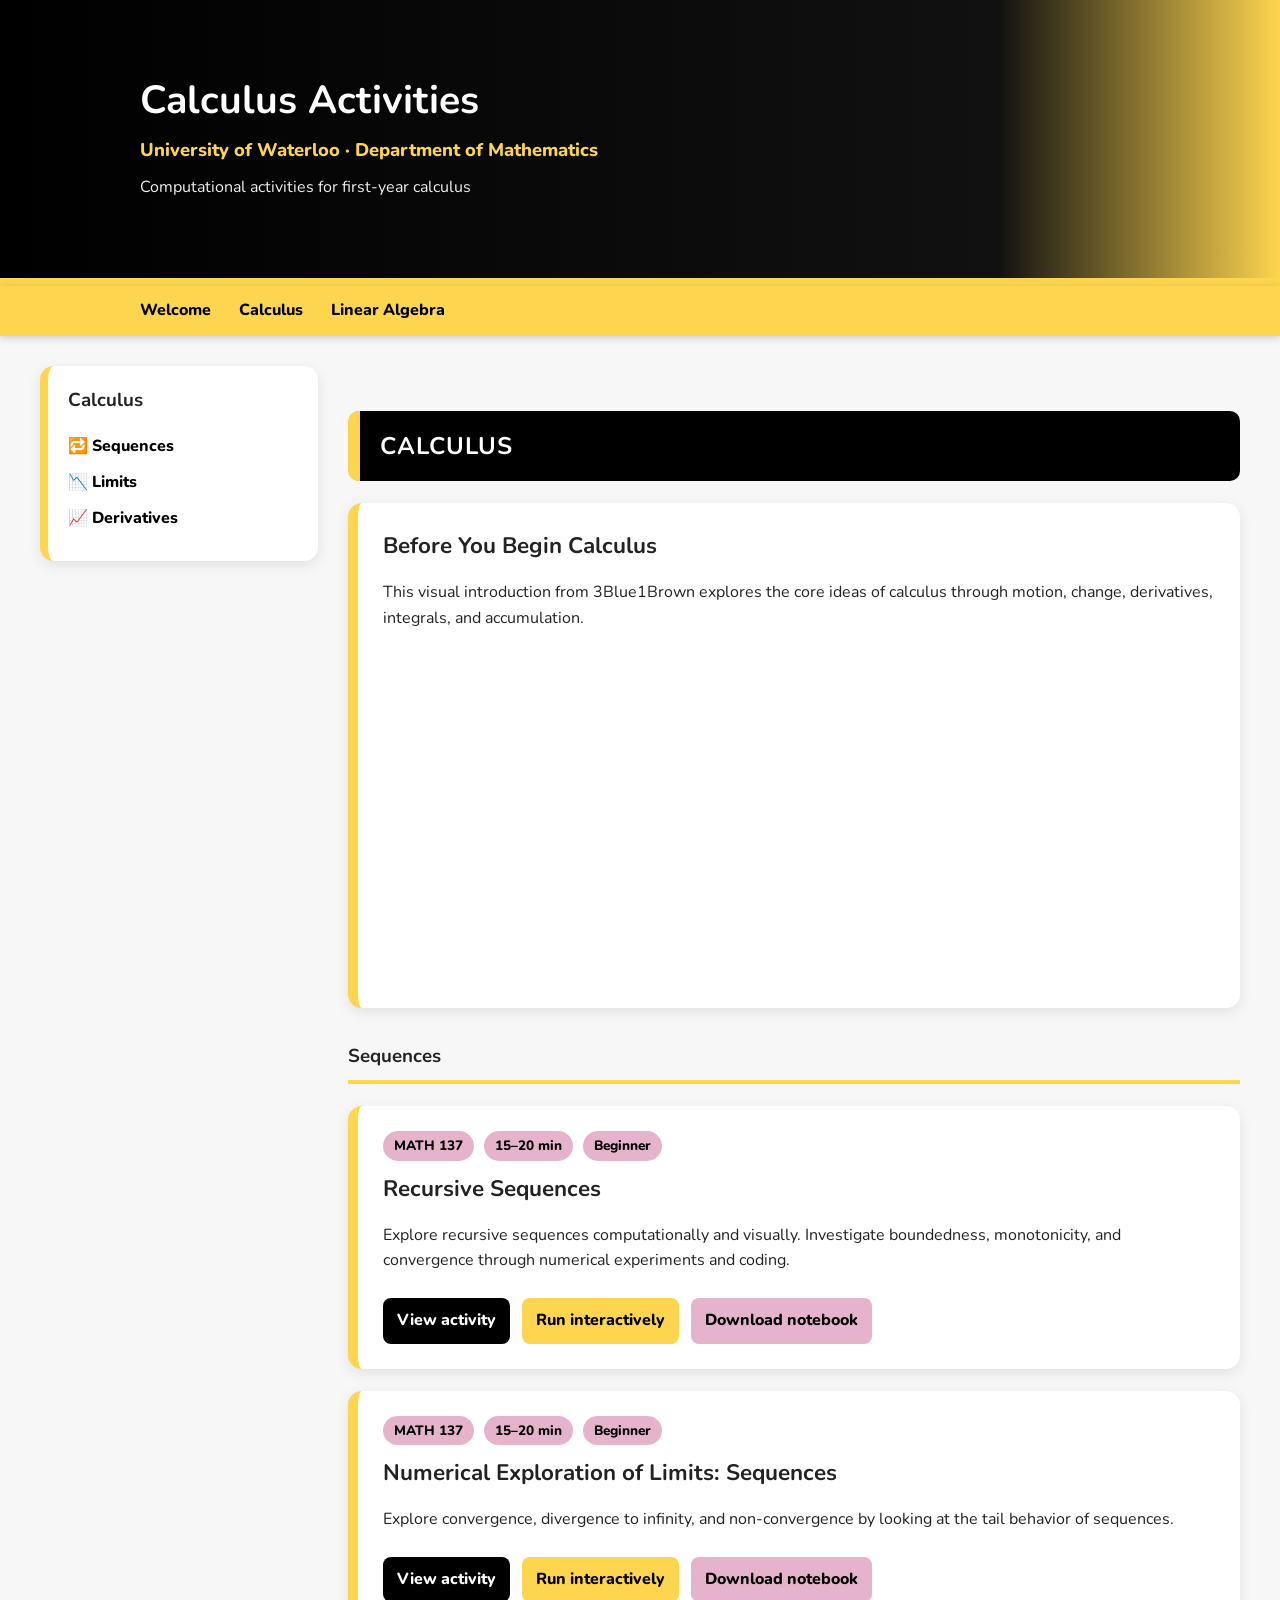
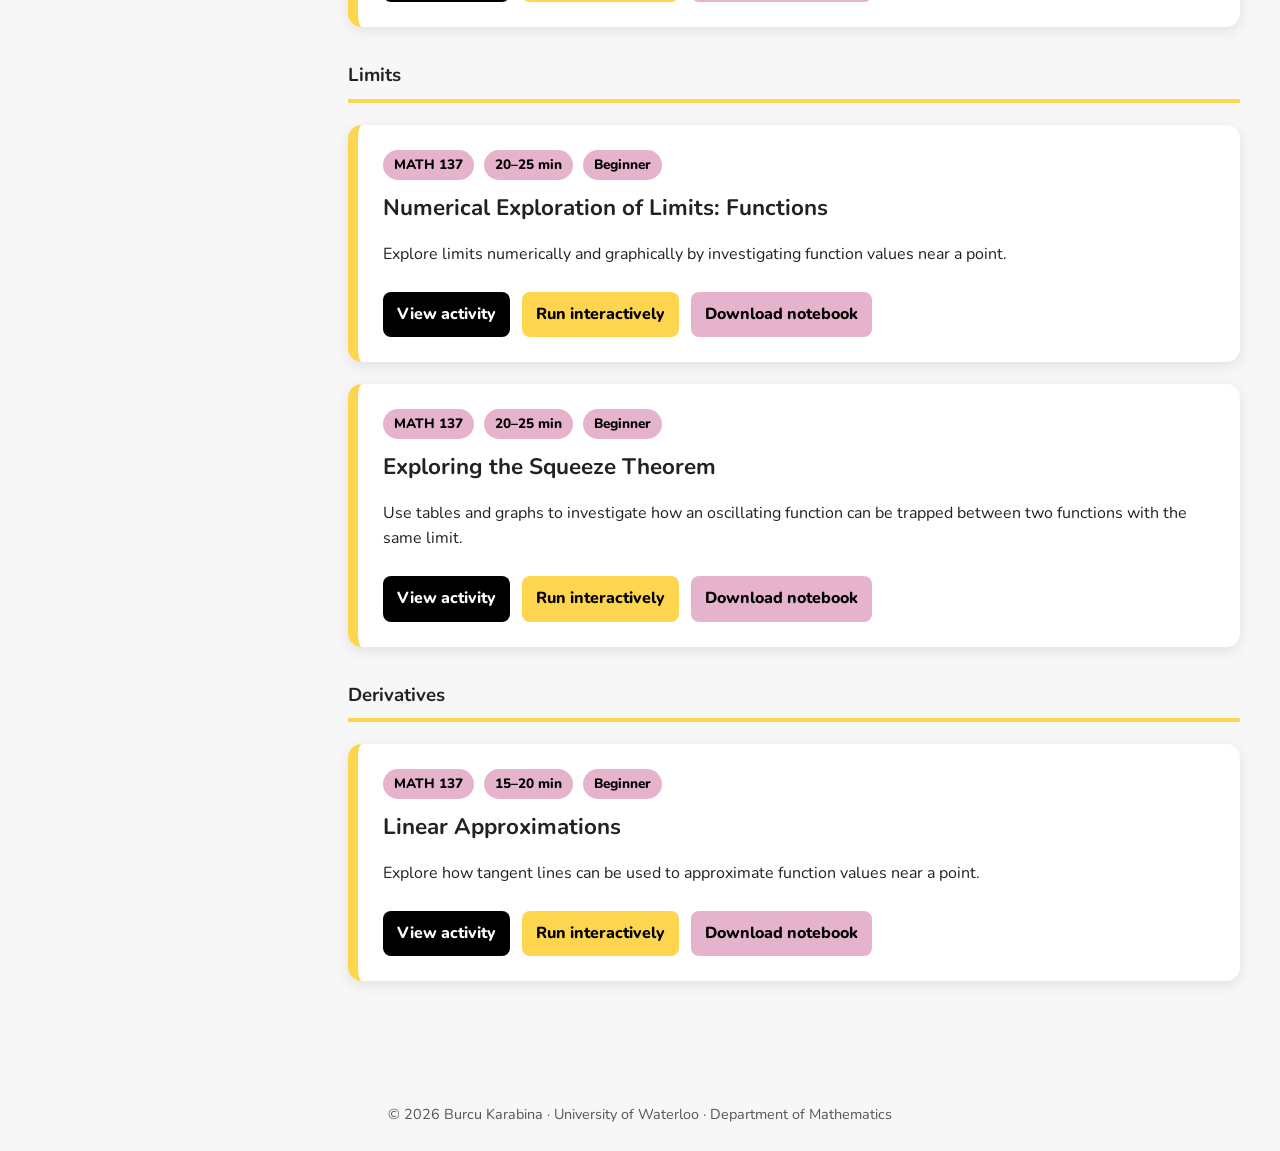
==== calculus.html @ 01f8da21 "Update calculus.html" ====
<!DOCTYPE html>
<html lang="en">
<head>
    <meta charset="UTF-8">
    <title>Calculus Activities</title>
    <link href="https://fonts.googleapis.com/css2?family=Nunito:wght@400;600;700;800&display=swap" rel="stylesheet">
    <link rel="stylesheet" href="styles.css">
</head>

<body>

<header>
    <div class="container">
        <h1>Calculus Activities</h1>
        <div class="subtitle">University of Waterloo · Department of Mathematics</div>
        <div class="header-note">
            Computational activities for first-year calculus
        </div>
    </div>
</header>

<nav>
    <div class="container">
        <a href="index.html">Welcome</a>
        <a href="calculus.html">Calculus</a>
        <a href="linear-algebra.html">Linear Algebra</a>
    </div>
</nav>

<div class="page-layout">

    <aside class="sidebar">
        <h3>Calculus</h3>
        <a href="#sequences">🔁 Sequences</a>
        <a href="#limits">📉 Limits</a>
        <a href="#derivatives">📈 Derivatives</a>
    </aside>

    <main class="content">

        <section class="major-section">
            <h2 class="major-section-title">Calculus</h2>

            <div class="activity-card">
                <h4>Before You Begin Calculus</h4>
                <p>
                    This visual introduction from 3Blue1Brown explores the core ideas of calculus
                    through motion, change, derivatives, integrals, and accumulation.
                </p>

                <div class="video-container">
                    <iframe
                        src="https://www.youtube.com/embed/WUvTyaaNkzM"
                        title="Essence of Calculus"
                        frameborder="0"
                        allowfullscreen>
                    </iframe>
                </div>
            </div>

            <h3 class="topic-title" id="sequences">Sequences</h3>

            <div class="activity-card">
                <span class="tag">MATH 137</span>
                <span class="tag">15–20 min</span>
                <span class="tag">Beginner</span>

                <h4>Recursive Sequences</h4>
                <p>
                    Explore recursive sequences computationally and visually. Investigate boundedness,
                    monotonicity, and convergence through numerical experiments and coding.
                </p>

                <a class="button view" href="recursivesequences.html" target="_blank" rel="noopener noreferrer">View activity</a>
                <a class="button run" href="https://mybinder.org/v2/gh/burcukarabina/computationalcalculus/HEAD?urlpath=tree/recursivesequences.ipynb" target="_blank" rel="noopener noreferrer">Run interactively</a>
                <a class="button download" href="recursivesequences.ipynb" download>Download notebook</a>
            </div>

            <div class="activity-card">
                <span class="tag">MATH 137</span>
                <span class="tag">15–20 min</span>
                <span class="tag">Beginner</span>

                <h4>Numerical Exploration of Limits: Sequences</h4>
                <p>
                    Explore convergence, divergence to infinity, and non-convergence by looking
                    at the tail behavior of sequences.
                </p>

                <a class="button view" href="NumericalExplorationOfLimitsSequences.html" target="_blank" rel="noopener noreferrer">View activity</a>
                <a class="button run" href="https://mybinder.org/v2/gh/burcukarabina/computationalcalculus/HEAD?urlpath=tree/NumericalExplorationOfLimitsSequences.ipynb" target="_blank" rel="noopener noreferrer">Run interactively</a>
                <a class="button download" href="NumericalExplorationOfLimitsSequences.ipynb" download>Download notebook</a>
            </div>

            <h3 class="topic-title" id="limits">Limits</h3>

            <div class="activity-card">
                <span class="tag">MATH 137</span>
                <span class="tag">20–25 min</span>
                <span class="tag">Beginner</span>

                <h4>Numerical Exploration of Limits: Functions</h4>
                <p>
                    Explore limits numerically and graphically by investigating function values
                    near a point.
                </p>

                <a class="button view" href="NumericalExplorationOfLimitsFunctions.html" target="_blank" rel="noopener noreferrer">View activity</a>
                <a class="button run" href="https://mybinder.org/v2/gh/burcukarabina/computationalcalculus/HEAD?urlpath=tree/NumericalExplorationOfLimitsFunctions.ipynb" target="_blank" rel="noopener noreferrer">Run interactively</a>
                <a class="button download" href="NumericalExplorationOfLimitsFunctions.ipynb" download>Download notebook</a>
            </div>

            <div class="activity-card">
                <span class="tag">MATH 137</span>
                <span class="tag">20–25 min</span>
                <span class="tag">Beginner</span>

                <h4>Exploring the Squeeze Theorem</h4>
                <p>
                    Use tables and graphs to investigate how an oscillating function can be trapped
                    between two functions with the same limit.
                </p>

                <a class="button view" href="ExploringTheSqueezeTheorem.html" target="_blank" rel="noopener noreferrer">View activity</a>
                <a class="button run" href="https://mybinder.org/v2/gh/burcukarabina/computationalcalculus/HEAD?urlpath=tree/ExploringTheSqueezeTheorem.ipynb" target="_blank" rel="noopener noreferrer">Run interactively</a>
                <a class="button download" href="ExploringTheSqueezeTheorem.ipynb" download>Download notebook</a>
            </div>

            <h3 class="topic-title" id="derivatives">Derivatives</h3>

            <div class="activity-card">
                <span class="tag">MATH 137</span>
                <span class="tag">15–20 min</span>
                <span class="tag">Beginner</span>

                <h4>Linear Approximations</h4>
                <p>
                    Explore how tangent lines can be used to approximate function values near a point.
                </p>

                <a class="button view" href="LinearApproximations.html" target="_blank" rel="noopener noreferrer">View activity</a>
                <a class="button run" href="https://mybinder.org/v2/gh/burcukarabina/computationalcalculus/HEAD?urlpath=tree/LinearApproximations.ipynb" target="_blank" rel="noopener noreferrer">Run interactively</a>
                <a class="button download" href="LinearApproximations.ipynb" download>Download notebook</a>
            </div>

        </section>

    </main>

</div>

<footer>
    © 2026 Burcu Karabina · University of Waterloo · Department of Mathematics
</footer>

</body>
</html>
---- styles.css ----
:root {
    --uw-black: #000000;
    --uw-gold: #FDD54F;
    --uw-gold-dark: #E0B000;
    --uw-math-pink: #E6B3CC;
    --uw-math-pink-dark: #7A003C;
    --uw-light-gray: #F7F7F7;
    --uw-medium-gray: #555555;
    --uw-white: #FFFFFF;
}

body {
    margin: 0;
    font-family: 'Nunito', sans-serif;
    background: var(--uw-light-gray);
    color: #222;
    line-height: 1.6;
}

header {
    background: linear-gradient(90deg, var(--uw-black) 0%, #111111 78%, var(--uw-gold) 100%);
    color: var(--uw-white);
    padding: 48px 20px;
    border-bottom: 8px solid var(--uw-gold);
}

.container {
    max-width: 1000px;
    margin: auto;
    padding: 30px 20px;
}

h1 {
    margin: 0;
    font-size: 2.45rem;
    line-height: 1.15;
}

.subtitle {
    color: var(--uw-gold);
    font-size: 1.15rem;
    font-weight: 800;
    margin-top: 12px;
}

.header-note {
    margin-top: 10px;
    color: #eeeeee;
    font-size: 1rem;
}

nav {
    background: var(--uw-gold);
    font-weight: 800;
    box-shadow: 0 2px 8px rgba(0,0,0,0.18);
}

nav .container {
    padding: 12px 20px;
}

nav a {
    color: var(--uw-black);
    margin-right: 24px;
    text-decoration: none;
}

nav a:hover {
    text-decoration: underline;
}

.intro,
.activity-card,
.coming-soon {
    background: var(--uw-white);
    padding: 25px;
    border-radius: 14px;
    box-shadow: 0 4px 14px rgba(0,0,0,0.09);
}

.intro {
    margin-bottom: 35px;
    border-left: 10px solid var(--uw-gold);
}

.major-section {
    margin-top: 45px;
}

.major-section-title {
    background: var(--uw-black);
    color: var(--uw-white);
    padding: 16px 20px;
    border-left: 12px solid var(--uw-gold);
    border-radius: 10px;
    letter-spacing: 1px;
    text-transform: uppercase;
}

.topic-title {
    margin-top: 34px;
    border-bottom: 4px solid var(--uw-gold);
    padding-bottom: 8px;
}

.activity-card {
    border-left: 10px solid var(--uw-gold);
    margin: 22px 0;
    transition: transform 0.2s ease, box-shadow 0.2s ease;
}

.activity-card:hover {
    transform: translateY(-2px);
    box-shadow: 0 6px 18px rgba(0,0,0,0.13);
}

.activity-card h4 {
    margin-top: 0;
    margin-bottom: 8px;
    font-size: 1.4rem;
}

.tag {
    display: inline-block;
    background: var(--uw-math-pink);
    color: var(--uw-black);
    padding: 4px 11px;
    border-radius: 999px;
    font-size: 0.85rem;
    font-weight: 800;
    margin: 0 6px 10px 0;
}

.button {
    display: inline-block;
    margin: 8px 8px 0 0;
    padding: 10px 14px;
    border-radius: 8px;
    text-decoration: none;
    font-weight: 800;
    transition: opacity 0.2s ease, transform 0.2s ease;
}

.button:hover {
    opacity: 0.88;
    transform: translateY(-1px);
}

.view {
    background: var(--uw-black);
    color: var(--uw-white);
}

.run {
    background: var(--uw-gold);
    color: var(--uw-black);
}

.download {
    background: var(--uw-math-pink);
    color: var(--uw-black);
}

.video {
    background: var(--uw-math-pink-dark);
    color: var(--uw-white);
}

.coming-soon {
    border-left: 10px solid var(--uw-math-pink);
    margin: 22px 0;
}

.video-container {
    margin-top: 15px;
}

.video-container iframe {
    width: 70%;
    max-width: 700px;
    aspect-ratio: 16 / 9;
    border-radius: 10px;
    border: none;
}
.page-layout {
    display: flex;
    max-width: 1200px;
    margin: auto;
    gap: 30px;
    padding: 30px 20px;
}

.sidebar {
    width: 230px;
    position: sticky;
    top: 20px;
    align-self: flex-start;
    background: white;
    border-left: 8px solid var(--uw-gold);
    border-radius: 14px;
    padding: 20px;
    box-shadow: 0 4px 14px rgba(0,0,0,0.09);
}

.sidebar h3 {
    margin-top: 0;
}

.sidebar a {
    display: block;
    color: var(--uw-black);
    text-decoration: none;
    font-weight: 800;
    margin: 10px 0;
}

.sidebar a:hover {
    text-decoration: underline;
}

.content {
    flex: 1;
}

footer {
    margin-top: 45px;
    padding: 25px 20px;
    text-align: center;
    font-size: 0.9rem;
    color: var(--uw-medium-gray);
}
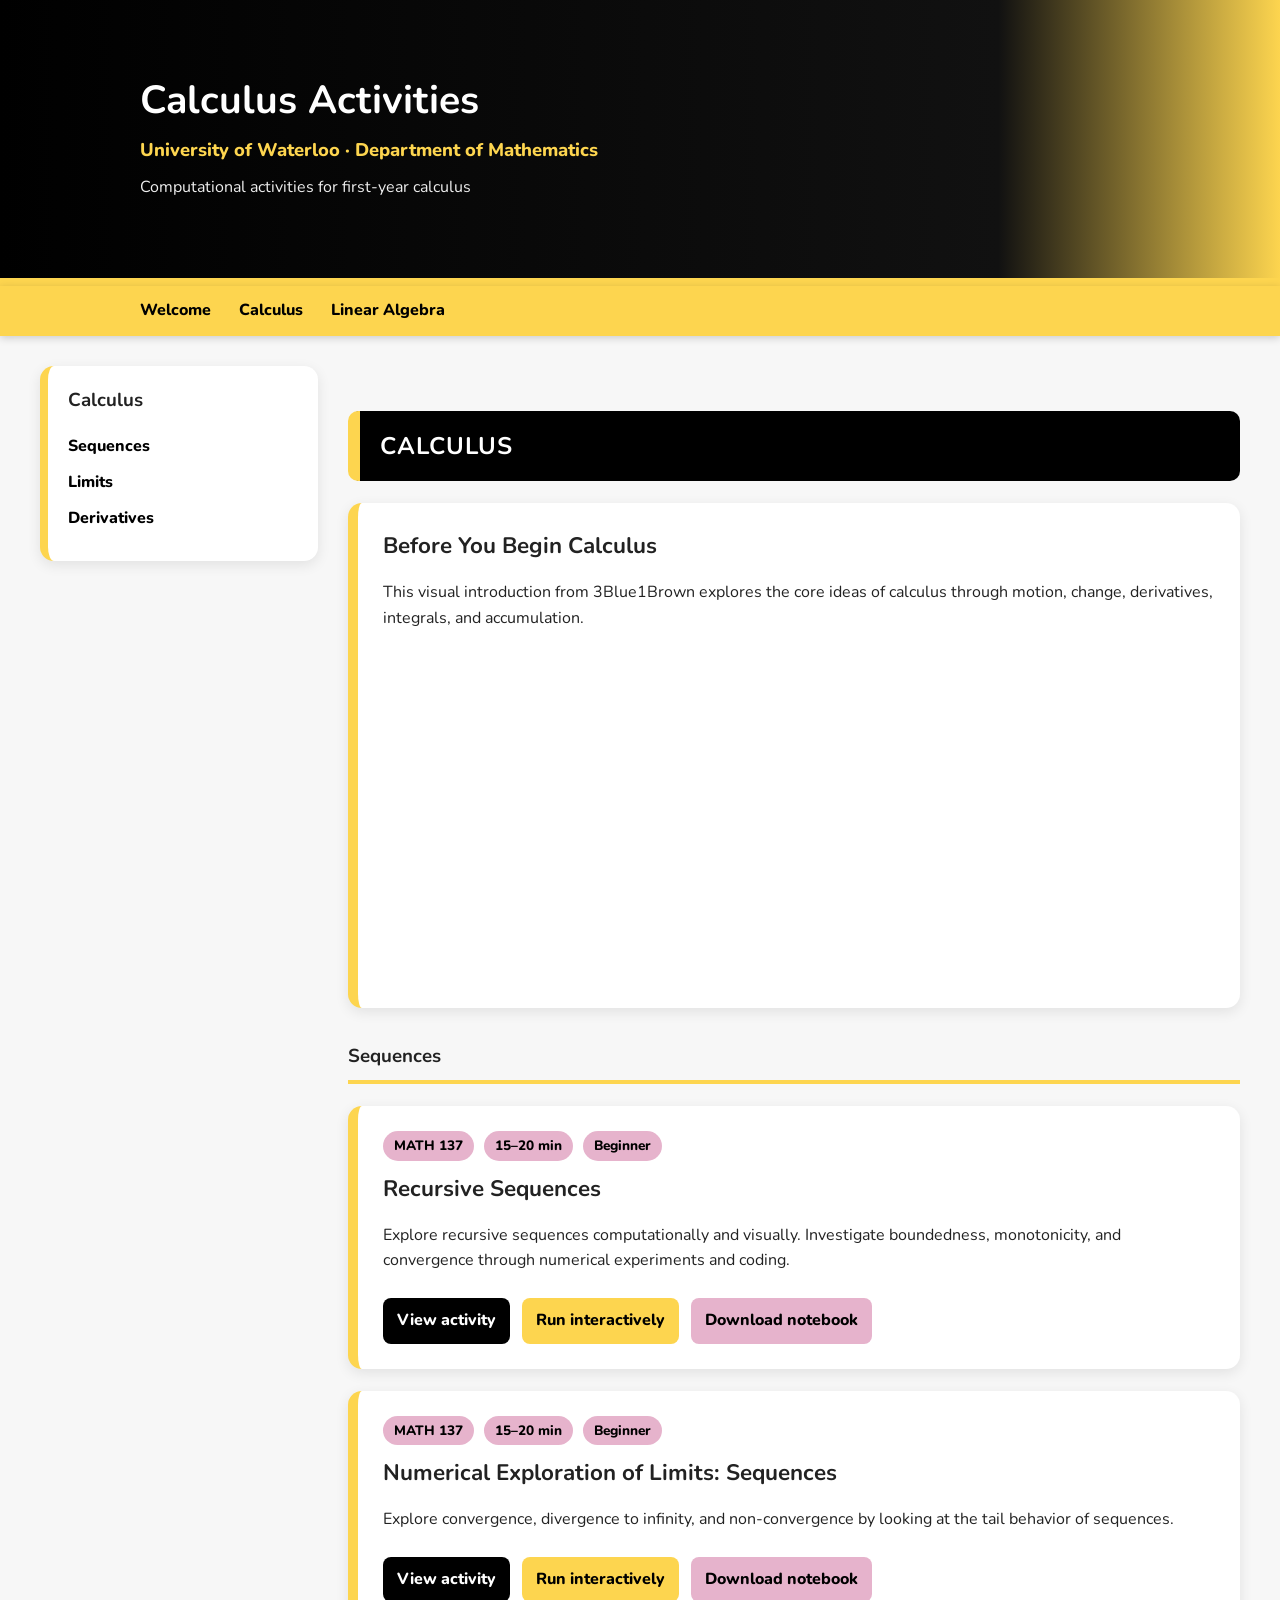
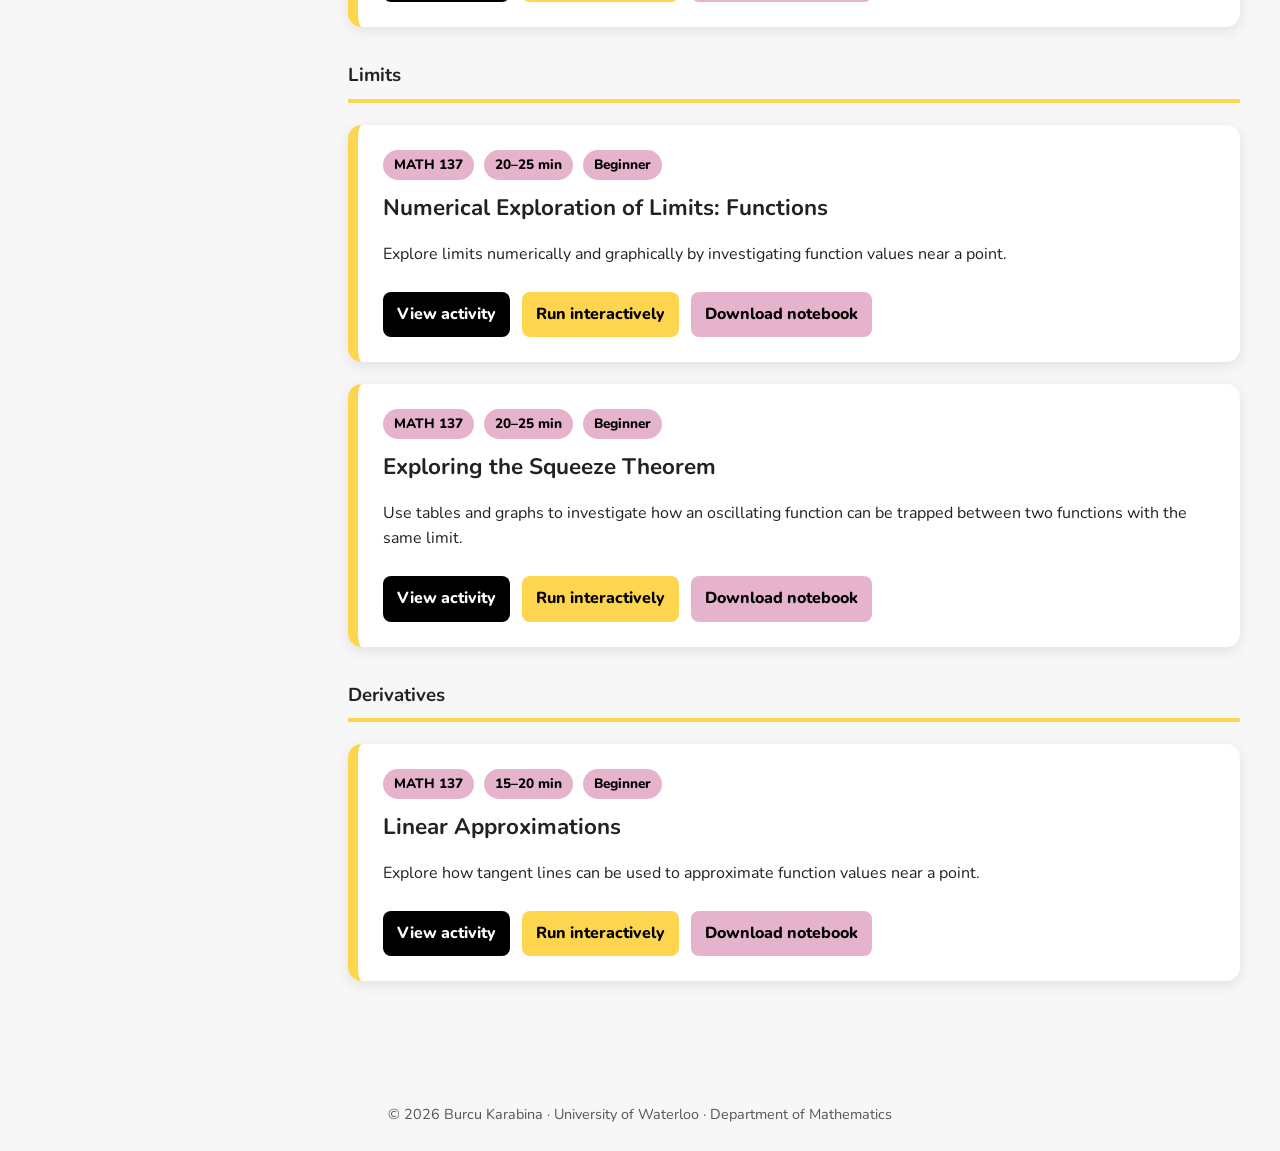
==== commit 7818bcd1: "Update calculus.html" ====
--- a/calculus.html
+++ b/calculus.html
@@ -31,9 +31,9 @@
 
     <aside class="sidebar">
         <h3>Calculus</h3>
-        <a href="#sequences">🔁 Sequences</a>
-        <a href="#limits">📉 Limits</a>
-        <a href="#derivatives">📈 Derivatives</a>
+        <a href="#sequences">Sequences</a>
+        <a href="#limits">Limits</a>
+        <a href="#derivatives">Derivatives</a>
     </aside>
 
     <main class="content">
